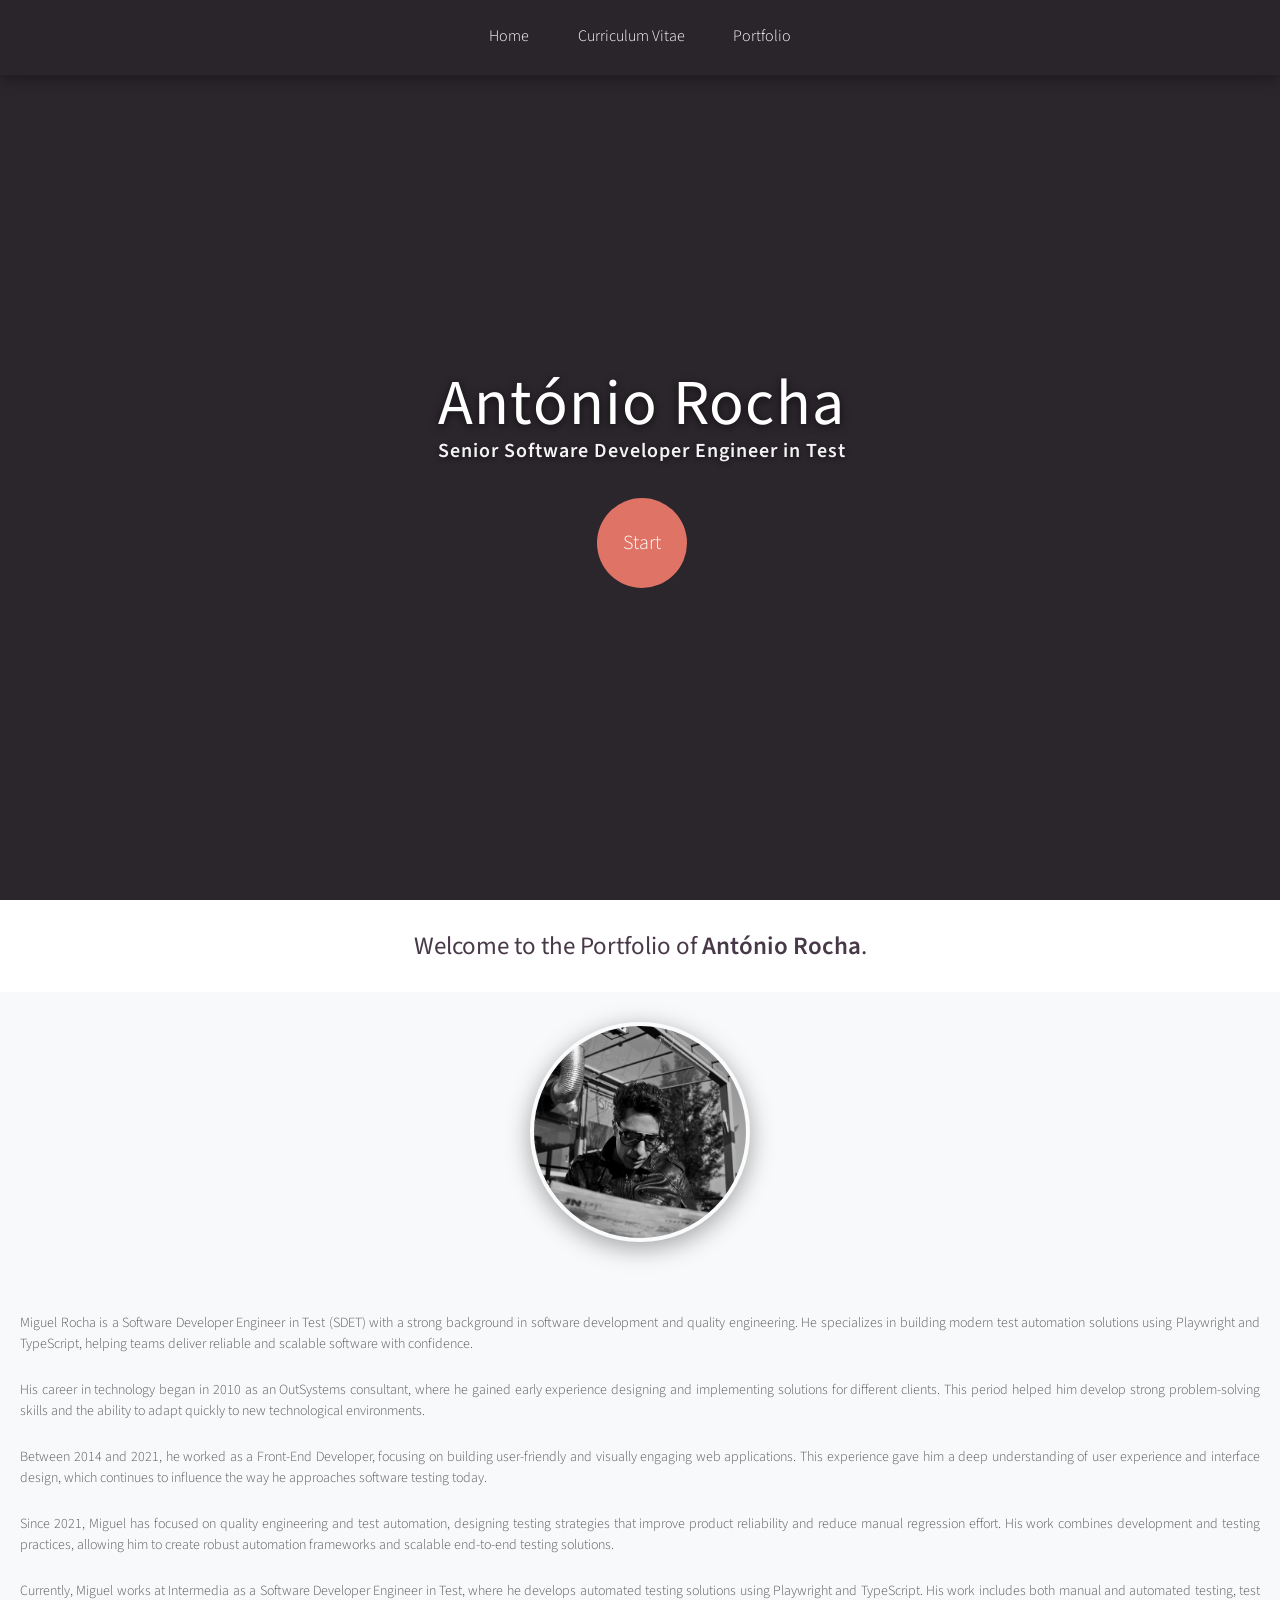
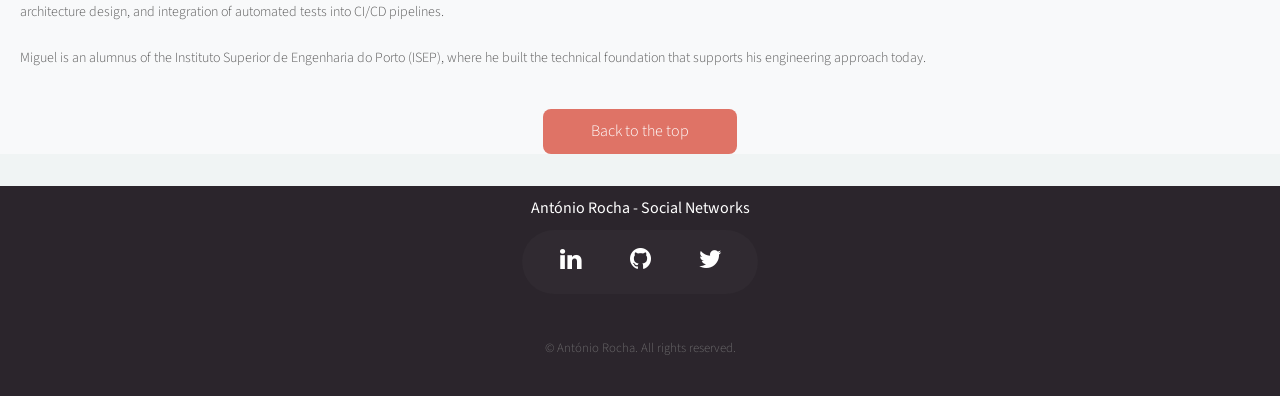
==== index.html @ f930dc64 "first commit" ====
<!DOCTYPE HTML>
<html lang="pt">
	<head>
		<title>António Rocha - Software Developer Engineer in Test</title>
		<meta charset="utf-8" />
		<meta name="viewport" content="width=device-width, initial-scale=1" />
		<!--[if lte IE 8]><script src="assets/js/ie/html5shiv.js"></script><![endif]-->
		<link rel="stylesheet" href="assets/css/main.css" />
		<!--[if lte IE 8]><link rel="stylesheet" href="assets/css/ie8.css" /><![endif]-->
	</head>
	<body class="homepage">
		<div id="page-wrapper">

			<!-- Header -->
				<div id="header">

					<!-- Inner -->
						<div class="inner">
							<header>

								<h1 class="hero-title"><a href="index.html" id="logo">António Rocha</a></h1>

								<p class="hero-subtitle">Senior Software Developer Engineer in Test</p>

							</header>
							<footer>
								<a href="#banner" class="button circled scrolly">Start</a>
							</footer>
						</div>

					<!-- Nav -->
						<nav id="nav">
							<ul>
								<li><a href="index.html">Home</a></li>
								<li><a href="cv.html">Curriculum Vitae</a></li>
								<li><a href="portfolio.html">Portfolio</a></li>
							</ul>
						</nav>
				</div>

			<!-- Banner -->
				<section id="banner">
					<header>
						<h2>Welcome to the Portfolio of <strong>António Rocha</strong>.</h2>
					</header>
				</section>

			<!-- Main -->
				<div class="wrapper style2">

					<article id="main" class="container special">
						<div class="profile-image-wrapper">
							<a href="#" class="image featured"><img class="img-miguel" src="images/Miguel.jpg" alt="António Rocha" /></a>
						</div>
						<header>
						</header>
						<p>
						Miguel Rocha is a Software Developer Engineer in Test (SDET) with a strong background in software development and quality engineering. He specializes in building modern test automation solutions using Playwright and TypeScript, helping teams deliver reliable and scalable software with confidence.</p>

<p>His career in technology began in 2010 as an OutSystems consultant, where he gained early experience designing and implementing solutions for different clients. This period helped him develop strong problem-solving skills and the ability to adapt quickly to new technological environments.</p>

<p>Between 2014 and 2021, he worked as a Front-End Developer, focusing on building user-friendly and visually engaging web applications. This experience gave him a deep understanding of user experience and interface design, which continues to influence the way he approaches software testing today.</p>

<p>Since 2021, Miguel has focused on quality engineering and test automation, designing testing strategies that improve product reliability and reduce manual regression effort. His work combines development and testing practices, allowing him to create robust automation frameworks and scalable end-to-end testing solutions.</p>

<p>Currently, Miguel works at Intermedia as a Software Developer Engineer in Test, where he develops automated testing solutions using Playwright and TypeScript. His work includes both manual and automated testing, test architecture design, and integration of automated tests into CI/CD pipelines.

<p>Miguel is an alumnus of the Instituto Superior de Engenharia do Porto (ISEP), where he built the technical foundation that supports his engineering approach today.

</p>
						<footer>
							<a href="#" class="button">Back to the top</a>
						</footer>
					</article>
				</div>

			<!-- Footer -->
				<div id="footer">
					<div class="container">
						<div class="row">

							<div class="12u">

								<!-- Contact -->
									<section class="contact">
										<header>
											<h3>António Rocha - Social Networks</h3>
										</header>
										<ul class="icons">
											<li><a href="https://pt.linkedin.com/in/antoniorocha" class="icon fa-linkedin" target="_blank"><span class="label">LinkedIn</span></a></li>
											<li><a href="https://github.com/amsrocha2020" class="icon fa-github" target="_blank"><span class="label">GitHub</span></a></li>
											<li><a href="https://twitter.com/MiguelsRocha" class="icon fa-twitter" target="_blank"><span class="label">Twitter</span></a></li>
										</ul>
									</section>

								<!-- Copyright -->
									<div class="copyright">
										<ul class="menu">
											<li>&copy; António Rocha. All rights reserved.</li>
										</ul>
									</div>

							</div>

						</div>
					</div>
				</div>

		</div>

		<!-- Scripts -->
			<script src="assets/js/jquery.min.js"></script>
			<script src="assets/js/jquery.dropotron.min.js"></script>
			<script src="assets/js/jquery.scrolly.min.js"></script>
			<script src="assets/js/jquery.onvisible.min.js"></script>
			<script src="assets/js/skel.min.js"></script>
			<script src="assets/js/util.js"></script>
			<!--[if lte IE 8]><script src="assets/js/ie/respond.min.js"></script><![endif]-->
			<script src="assets/js/main.js"></script>

	</body>
</html>
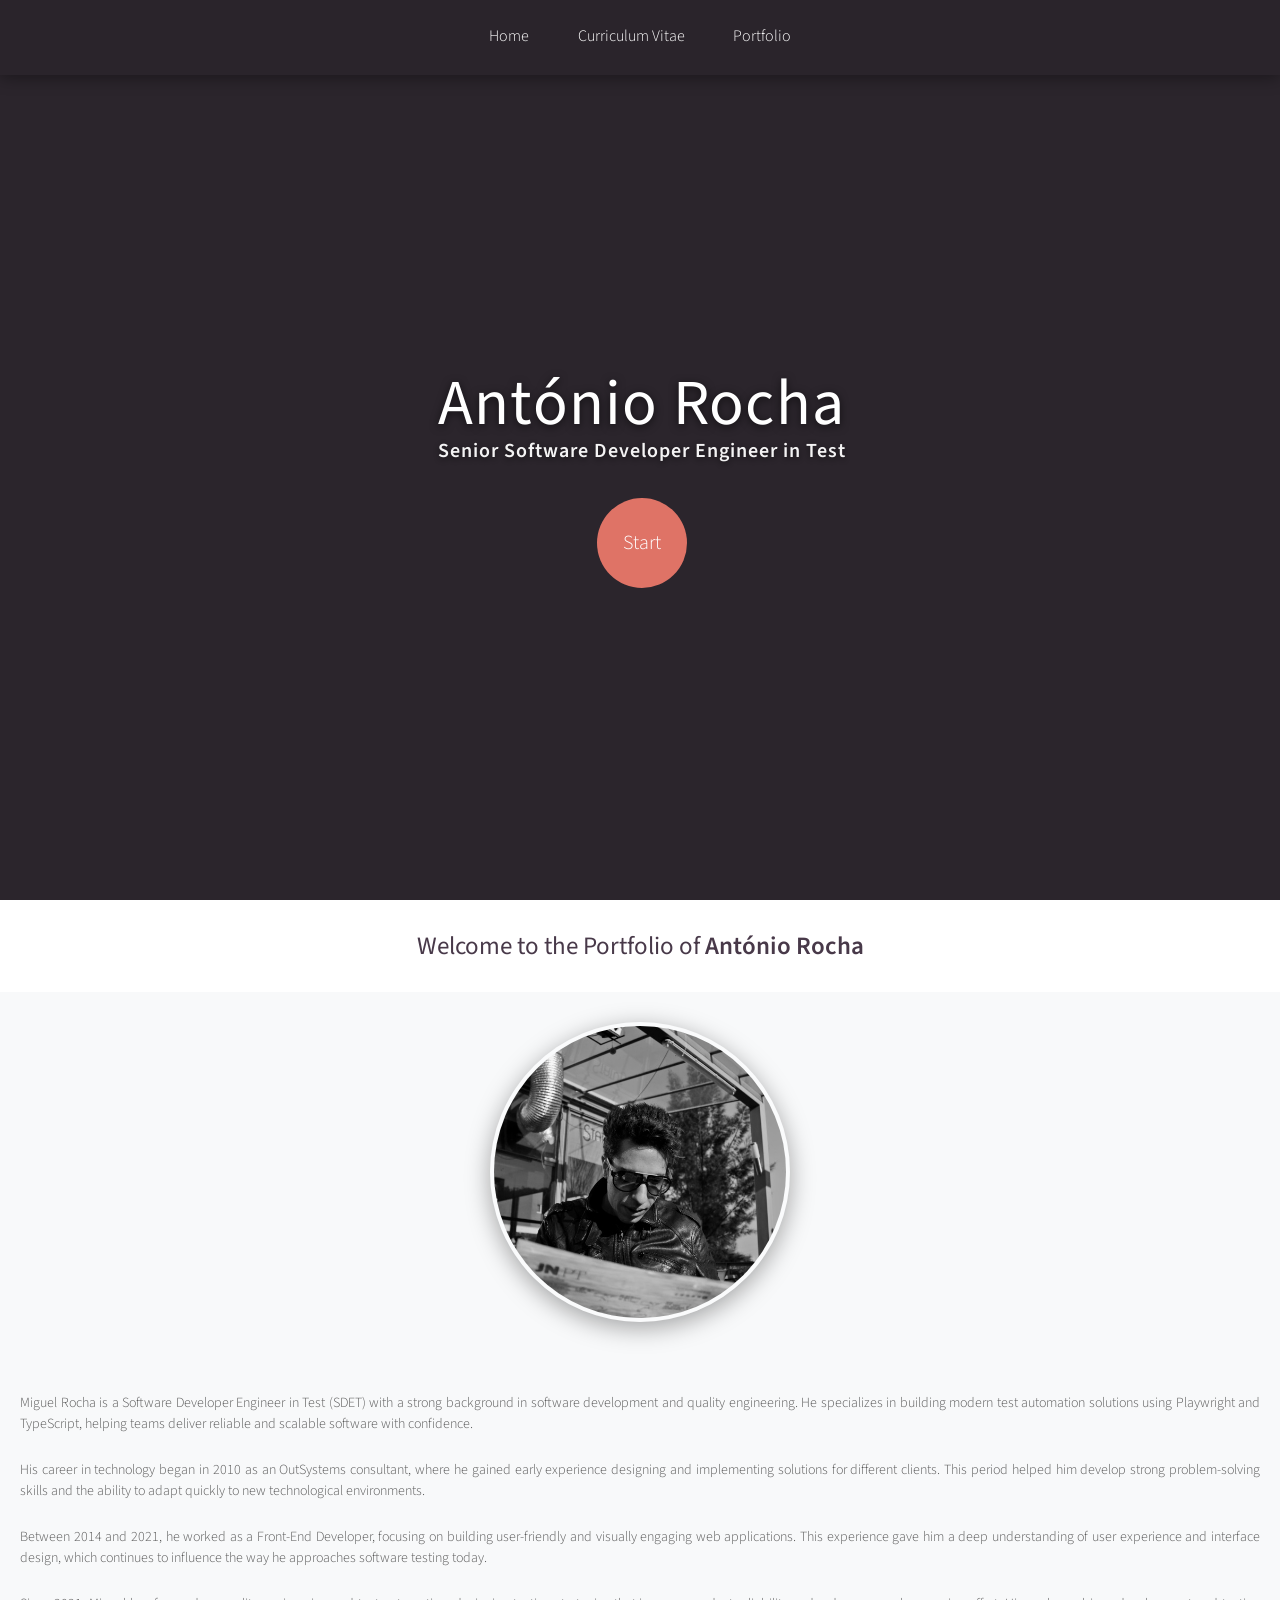
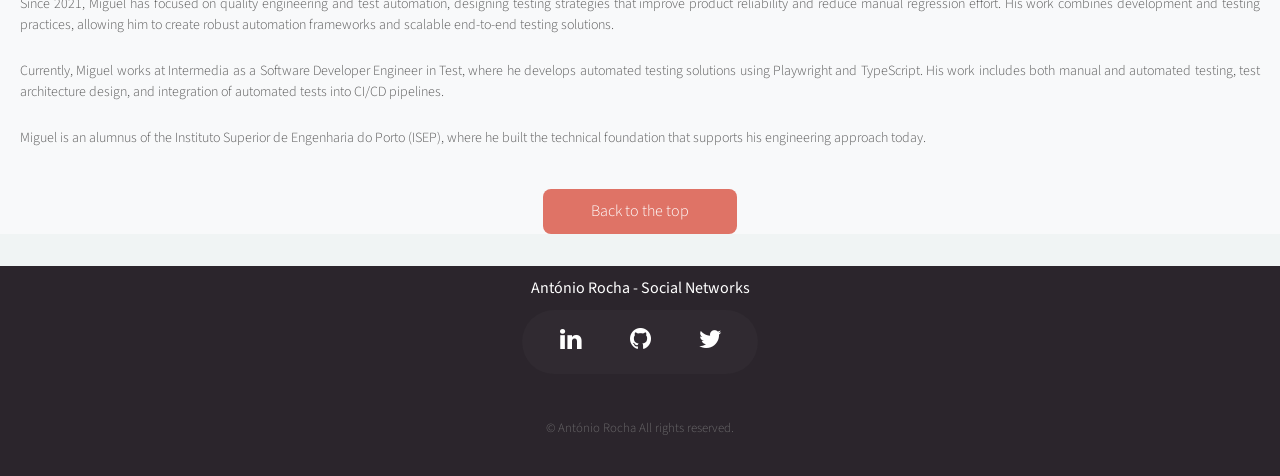
==== commit bf90dd34: "improve website" ====
--- a/index.html
+++ b/index.html
@@ -41,7 +41,7 @@
 			<!-- Banner -->
 				<section id="banner">
 					<header>
-						<h2>Welcome to the Portfolio of <strong>António Rocha</strong>.</h2>
+						<h2>Welcome to the Portfolio of <strong>António Rocha</strong></h2>
 					</header>
 				</section>
 
@@ -96,7 +96,7 @@
 								<!-- Copyright -->
 									<div class="copyright">
 										<ul class="menu">
-											<li>&copy; António Rocha. All rights reserved.</li>
+											<li>&copy; António Rocha All rights reserved.</li>
 										</ul>
 									</div>
 
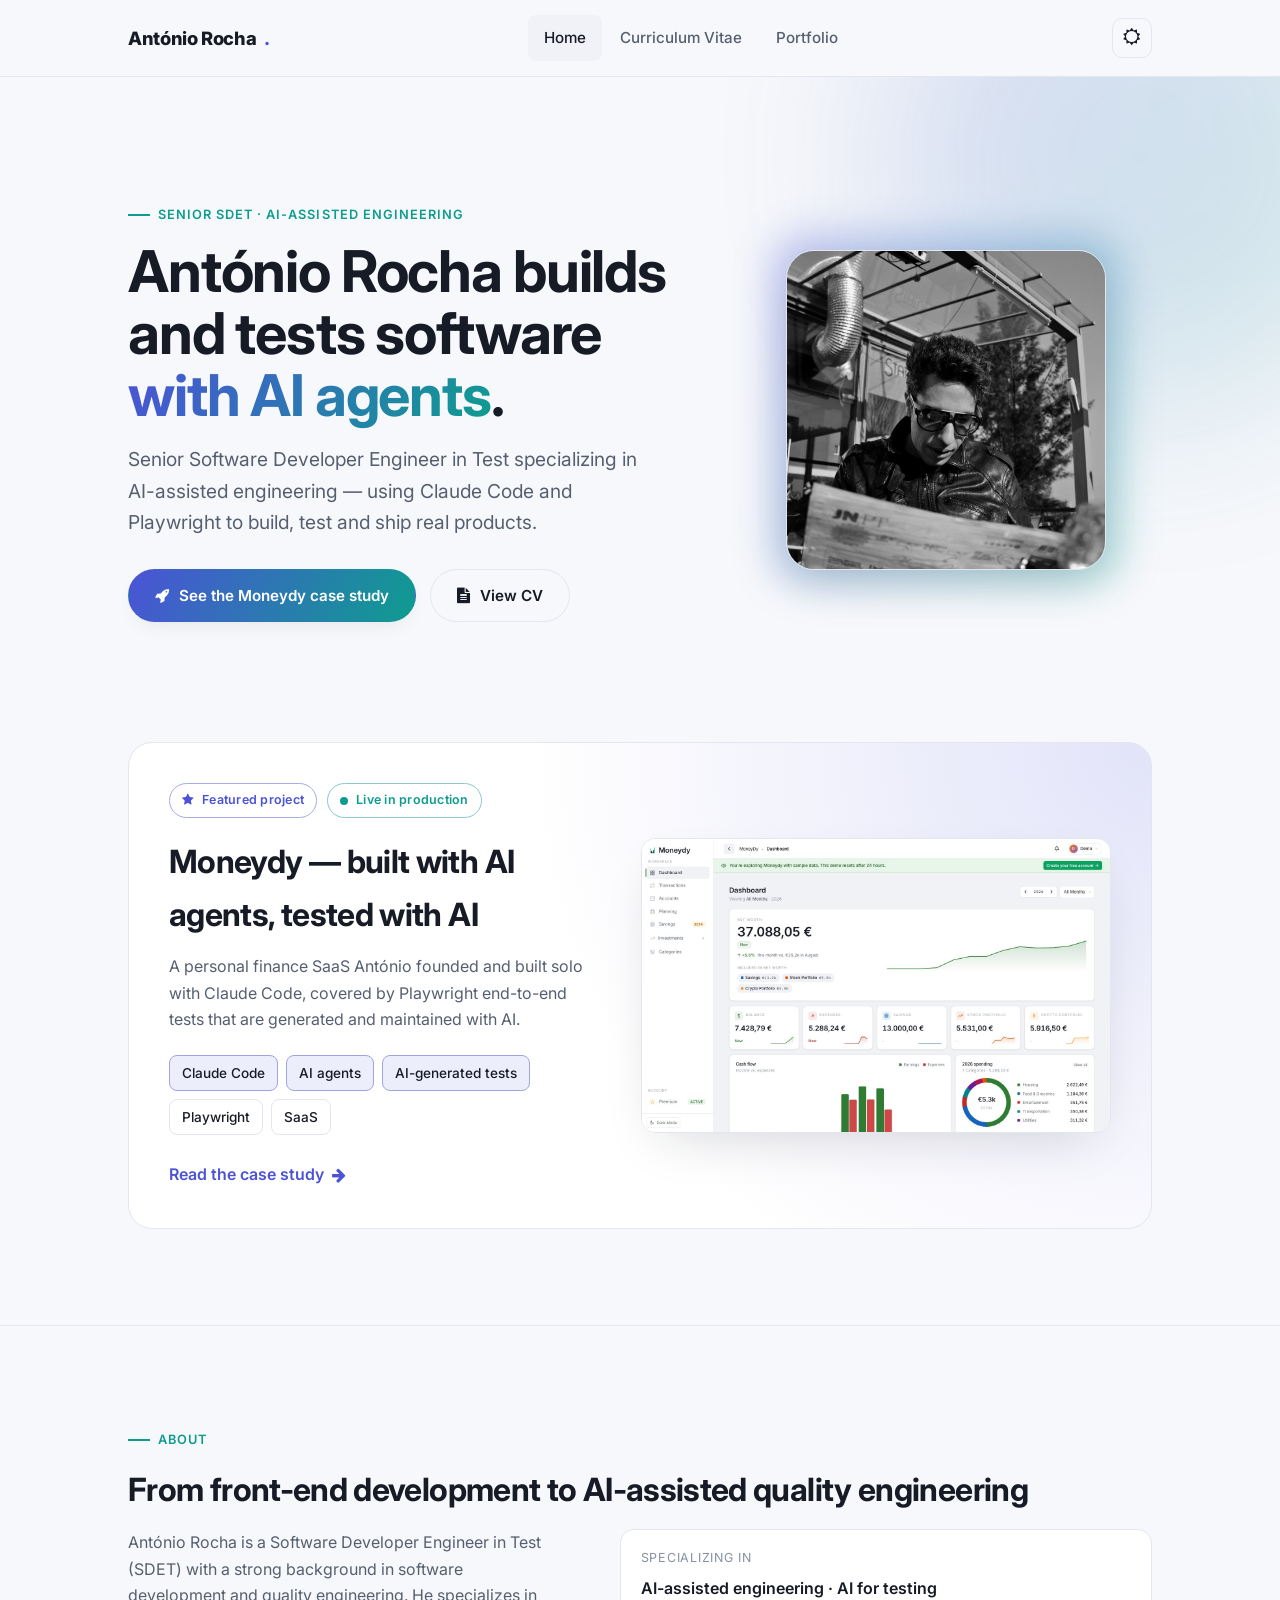
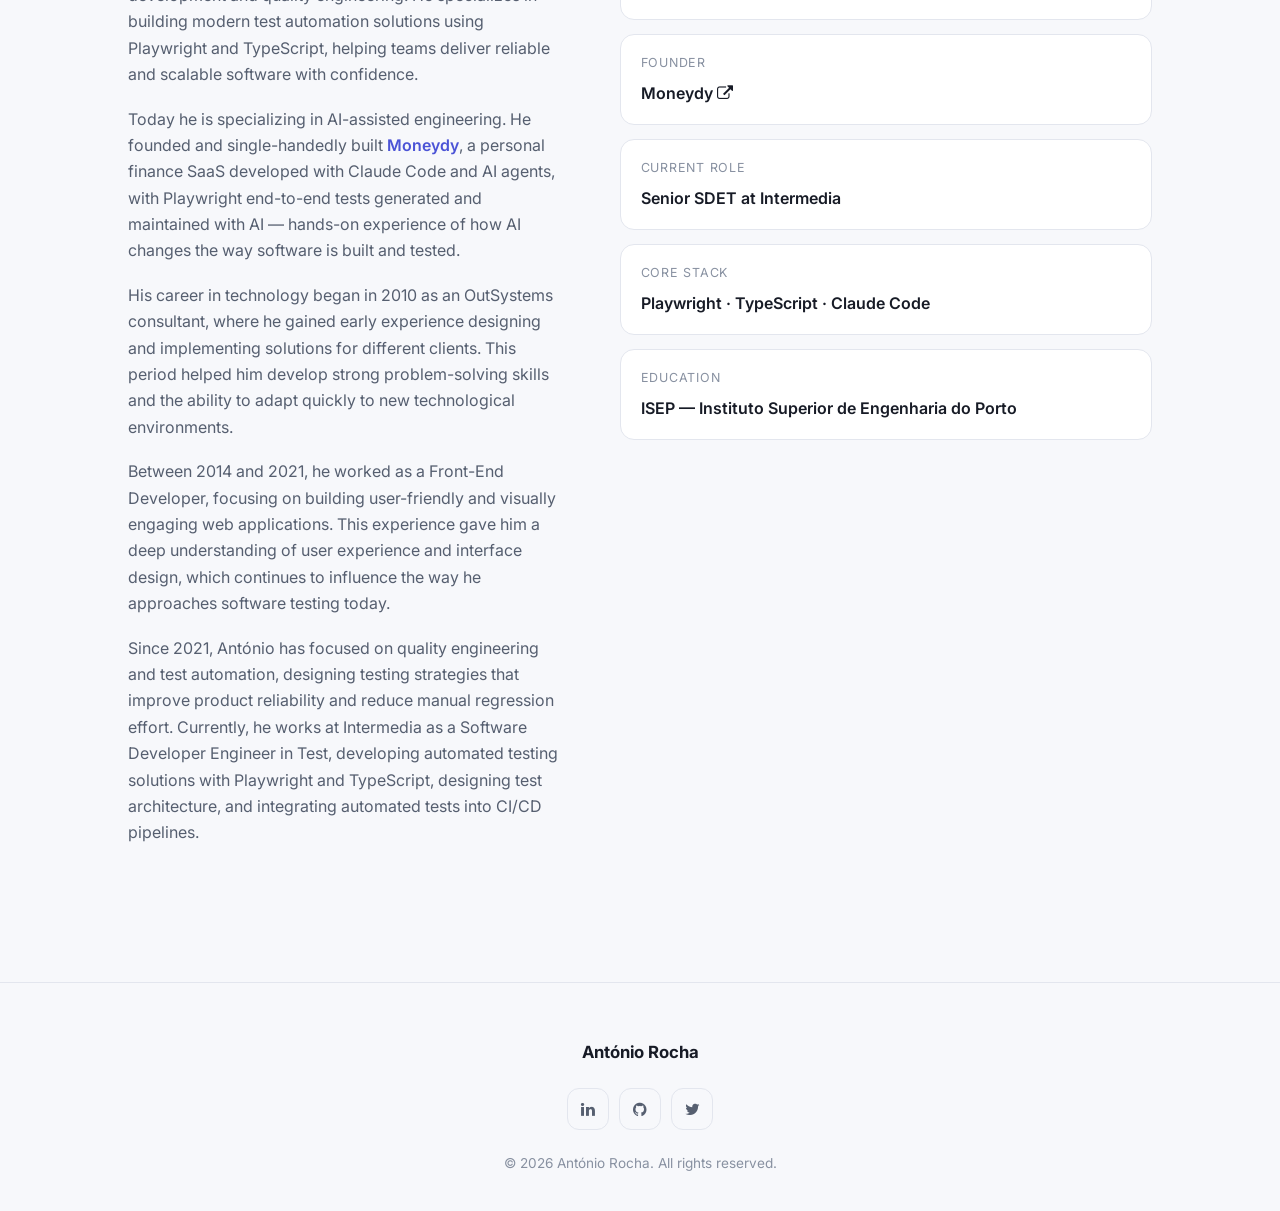
==== commit 565a619e: "New Website" ====
--- a/index.html
+++ b/index.html
@@ -1,122 +1,142 @@
-<!DOCTYPE HTML>
-<html lang="pt">
-	<head>
-		<title>António Rocha - Software Developer Engineer in Test</title>
-		<meta charset="utf-8" />
-		<meta name="viewport" content="width=device-width, initial-scale=1" />
-		<!--[if lte IE 8]><script src="assets/js/ie/html5shiv.js"></script><![endif]-->
-		<link rel="stylesheet" href="assets/css/main.css" />
-		<!--[if lte IE 8]><link rel="stylesheet" href="assets/css/ie8.css" /><![endif]-->
-	</head>
-	<body class="homepage">
-		<div id="page-wrapper">
+<!DOCTYPE html>
+<html lang="en">
+<head>
+	<title>António Rocha — Senior SDET · AI-assisted engineering</title>
+	<meta charset="utf-8" />
+	<meta name="viewport" content="width=device-width, initial-scale=1" />
+	<meta name="description" content="António Rocha is a Senior Software Developer Engineer in Test specializing in AI-assisted engineering — building and testing software with Claude Code, AI agents and Playwright. Founder of Moneydy." />
+	<link rel="canonical" href="https://antoniorocha.pt/" />
+	<link rel="preconnect" href="https://fonts.googleapis.com" />
+	<link rel="preconnect" href="https://fonts.gstatic.com" crossorigin />
+	<link href="https://fonts.googleapis.com/css2?family=Inter:wght@400;500;600;700;800&display=swap" rel="stylesheet" />
+	<link rel="stylesheet" href="assets/css/font-awesome.min.css" />
+	<link rel="stylesheet" href="assets/css/main.css" />
+</head>
+<body>
 
-			<!-- Header -->
-				<div id="header">
+	<div id="site-header">
+		<div class="nav-inner">
+			<a href="index.html" class="brand">António Rocha<span class="dot">.</span></a>
 
-					<!-- Inner -->
-						<div class="inner">
-							<header>
+			<nav id="nav">
+				<ul>
+					<li><a href="index.html">Home</a></li>
+					<li><a href="cv.html">Curriculum Vitae</a></li>
+					<li><a href="portfolio.html">Portfolio</a></li>
+				</ul>
+			</nav>
 
-								<h1 class="hero-title"><a href="index.html" id="logo">António Rocha</a></h1>
+			<div class="nav-tools">
+				<button id="theme-toggle" class="icon-btn" aria-label="Toggle dark / light theme">
+					<i class="fa fa-moon-o" aria-hidden="true"></i>
+					<i class="fa fa-sun-o" aria-hidden="true"></i>
+				</button>
+				<button id="nav-toggle" class="icon-btn" aria-label="Toggle navigation menu" aria-expanded="false">
+					<i class="fa fa-bars" aria-hidden="true"></i>
+				</button>
+			</div>
+		</div>
+	</div>
 
-								<p class="hero-subtitle">Senior Software Developer Engineer in Test</p>
+	<section id="hero">
+		<div class="container hero-grid">
+			<div>
+				<p class="eyebrow">Senior SDET · AI-assisted engineering</p>
+				<h1 class="hero-name">António Rocha builds and tests software <span class="highlight">with AI agents</span>.</h1>
+				<p class="hero-role">Senior Software Developer Engineer in Test specializing in AI-assisted engineering — using Claude Code and Playwright to build, test and ship real products.</p>
+				<div class="hero-actions">
+					<a href="portfolio.html#moneydy" class="btn btn-primary"><i class="fa fa-rocket" aria-hidden="true"></i> See the Moneydy case study</a>
+					<a href="cv.html" class="btn btn-ghost"><i class="fa fa-file-text" aria-hidden="true"></i> View CV</a>
+				</div>
+			</div>
+			<div class="hero-portrait">
+				<div class="ring"></div>
+				<div class="frame">
+					<img src="images/Miguel.jpg" alt="Portrait of António Rocha" />
+				</div>
+			</div>
+		</div>
+	</section>
 
-							</header>
-							<footer>
-								<a href="#banner" class="button circled scrolly">Start</a>
-							</footer>
-						</div>
+	<section id="featured">
+		<div class="container">
+			<a href="portfolio.html#moneydy" class="featured-card reveal">
+				<div>
+					<div class="badges">
+						<span class="badge badge-accent"><i class="fa fa-star" aria-hidden="true"></i> Featured project</span>
+						<span class="badge badge-live"><span class="pulse"></span> Live in production</span>
+					</div>
+					<h2 class="section-title">Moneydy — built with AI agents, tested with AI</h2>
+					<p class="desc">A personal finance SaaS António founded and built solo with Claude Code, covered by Playwright end-to-end tests that are generated and maintained with AI.</p>
+					<ul class="tags">
+						<li class="ai">Claude Code</li>
+						<li class="ai">AI agents</li>
+						<li class="ai">AI-generated tests</li>
+						<li>Playwright</li>
+						<li>SaaS</li>
+					</ul>
+					<span class="link-arrow">Read the case study <i class="fa fa-arrow-right" aria-hidden="true"></i></span>
+				</div>
+				<div class="featured-media">
+					<img src="images/moneydy2.jpg" alt="Moneydy dashboard showing spending, budgets and net worth" loading="lazy" />
+				</div>
+			</a>
+		</div>
+	</section>
 
-					<!-- Nav -->
-						<nav id="nav">
-							<ul>
-								<li><a href="index.html">Home</a></li>
-								<li><a href="cv.html">Curriculum Vitae</a></li>
-								<li><a href="portfolio.html">Portfolio</a></li>
-							</ul>
-						</nav>
+	<section id="about">
+		<div class="container">
+			<p class="eyebrow reveal">About</p>
+			<h2 class="section-title reveal">From front-end development to AI-assisted quality engineering</h2>
+
+			<div class="bio-grid">
+				<div class="bio-text reveal">
+					<p>António Rocha is a Software Developer Engineer in Test (SDET) with a strong background in software development and quality engineering. He specializes in building modern test automation solutions using Playwright and TypeScript, helping teams deliver reliable and scalable software with confidence.</p>
+					<p>Today he is specializing in AI-assisted engineering. He founded and single-handedly built <a href="portfolio.html#moneydy" class="link-arrow">Moneydy</a>, a personal finance SaaS developed with Claude Code and AI agents, with Playwright end-to-end tests generated and maintained with AI — hands-on experience of how AI changes the way software is built and tested.</p>
+					<p>His career in technology began in 2010 as an OutSystems consultant, where he gained early experience designing and implementing solutions for different clients. This period helped him develop strong problem-solving skills and the ability to adapt quickly to new technological environments.</p>
+					<p>Between 2014 and 2021, he worked as a Front-End Developer, focusing on building user-friendly and visually engaging web applications. This experience gave him a deep understanding of user experience and interface design, which continues to influence the way he approaches software testing today.</p>
+					<p>Since 2021, António has focused on quality engineering and test automation, designing testing strategies that improve product reliability and reduce manual regression effort. Currently, he works at Intermedia as a Software Developer Engineer in Test, developing automated testing solutions with Playwright and TypeScript, designing test architecture, and integrating automated tests into CI/CD pipelines.</p>
 				</div>
 
-			<!-- Banner -->
-				<section id="banner">
-					<header>
-						<h2>Welcome to the Portfolio of <strong>António Rocha</strong></h2>
-					</header>
-				</section>
+				<dl class="fact-list reveal">
+					<div class="fact">
+						<dt>Specializing in</dt>
+						<dd>AI-assisted engineering · AI for testing</dd>
+					</div>
+					<div class="fact">
+						<dt>Founder</dt>
+						<dd><a href="https://moneydy.com" target="_blank" rel="noopener">Moneydy <i class="fa fa-external-link" aria-hidden="true"></i></a></dd>
+					</div>
+					<div class="fact">
+						<dt>Current role</dt>
+						<dd>Senior SDET at Intermedia</dd>
+					</div>
+					<div class="fact">
+						<dt>Core stack</dt>
+						<dd>Playwright · TypeScript · Claude Code</dd>
+					</div>
+					<div class="fact">
+						<dt>Education</dt>
+						<dd>ISEP — Instituto Superior de Engenharia do Porto</dd>
+					</div>
+				</dl>
+			</div>
+		</div>
+	</section>
 
-			<!-- Main -->
-				<div class="wrapper style2">
+	<div id="site-footer">
+		<div class="container footer-inner">
+			<div class="footer-brand">António Rocha</div>
+			<ul class="footer-social">
+				<li><a href="https://pt.linkedin.com/in/antoniorocha" target="_blank" rel="noopener" aria-label="LinkedIn"><i class="fa fa-linkedin" aria-hidden="true"></i></a></li>
+				<li><a href="https://github.com/amsrocha2020" target="_blank" rel="noopener" aria-label="GitHub"><i class="fa fa-github" aria-hidden="true"></i></a></li>
+				<li><a href="https://twitter.com/MiguelsRocha" target="_blank" rel="noopener" aria-label="Twitter"><i class="fa fa-twitter" aria-hidden="true"></i></a></li>
+			</ul>
+			<p class="footer-copy">&copy; <span id="year"></span> António Rocha. All rights reserved.</p>
+		</div>
+	</div>
 
-					<article id="main" class="container special">
-						<div class="profile-image-wrapper">
-							<a href="#" class="image featured"><img class="img-miguel" src="images/Miguel.jpg" alt="António Rocha" /></a>
-						</div>
-						<header>
-						</header>
-						<p>
-						Miguel Rocha is a Software Developer Engineer in Test (SDET) with a strong background in software development and quality engineering. He specializes in building modern test automation solutions using Playwright and TypeScript, helping teams deliver reliable and scalable software with confidence.</p>
-
-<p>His career in technology began in 2010 as an OutSystems consultant, where he gained early experience designing and implementing solutions for different clients. This period helped him develop strong problem-solving skills and the ability to adapt quickly to new technological environments.</p>
-
-<p>Between 2014 and 2021, he worked as a Front-End Developer, focusing on building user-friendly and visually engaging web applications. This experience gave him a deep understanding of user experience and interface design, which continues to influence the way he approaches software testing today.</p>
-
-<p>Since 2021, Miguel has focused on quality engineering and test automation, designing testing strategies that improve product reliability and reduce manual regression effort. His work combines development and testing practices, allowing him to create robust automation frameworks and scalable end-to-end testing solutions.</p>
-
-<p>Currently, Miguel works at Intermedia as a Software Developer Engineer in Test, where he develops automated testing solutions using Playwright and TypeScript. His work includes both manual and automated testing, test architecture design, and integration of automated tests into CI/CD pipelines.
-
-<p>Miguel is an alumnus of the Instituto Superior de Engenharia do Porto (ISEP), where he built the technical foundation that supports his engineering approach today.
-
-</p>
-						<footer>
-							<a href="#" class="button">Back to the top</a>
-						</footer>
-					</article>
-				</div>
-
-			<!-- Footer -->
-				<div id="footer">
-					<div class="container">
-						<div class="row">
-
-							<div class="12u">
-
-								<!-- Contact -->
-									<section class="contact">
-										<header>
-											<h3>António Rocha - Social Networks</h3>
-										</header>
-										<ul class="icons">
-											<li><a href="https://pt.linkedin.com/in/antoniorocha" class="icon fa-linkedin" target="_blank"><span class="label">LinkedIn</span></a></li>
-											<li><a href="https://github.com/amsrocha2020" class="icon fa-github" target="_blank"><span class="label">GitHub</span></a></li>
-											<li><a href="https://twitter.com/MiguelsRocha" class="icon fa-twitter" target="_blank"><span class="label">Twitter</span></a></li>
-										</ul>
-									</section>
-
-								<!-- Copyright -->
-									<div class="copyright">
-										<ul class="menu">
-											<li>&copy; António Rocha All rights reserved.</li>
-										</ul>
-									</div>
-
-							</div>
-
-						</div>
-					</div>
-				</div>
-
-		</div>
-
-		<!-- Scripts -->
-			<script src="assets/js/jquery.min.js"></script>
-			<script src="assets/js/jquery.dropotron.min.js"></script>
-			<script src="assets/js/jquery.scrolly.min.js"></script>
-			<script src="assets/js/jquery.onvisible.min.js"></script>
-			<script src="assets/js/skel.min.js"></script>
-			<script src="assets/js/util.js"></script>
-			<!--[if lte IE 8]><script src="assets/js/ie/respond.min.js"></script><![endif]-->
-			<script src="assets/js/main.js"></script>
-
-	</body>
+	<script src="assets/js/main.js"></script>
+	<script>document.getElementById('year').textContent = new Date().getFullYear();</script>
+</body>
 </html>
--- a/assets/css/main.css
+++ b/assets/css/main.css
@@ -0,0 +1,701 @@
+/*
+	António Rocha — portfolio site
+	Hand-authored CSS (no build step). Custom properties drive theming;
+	dark is the default, light is opt-in via [data-theme="light"] or
+	prefers-color-scheme when no explicit choice has been saved.
+*/
+
+/* ---------- Reset ---------- */
+*, *::before, *::after { box-sizing: border-box; }
+html { -webkit-text-size-adjust: 100%; scroll-behavior: smooth; }
+@media (prefers-reduced-motion: reduce) {
+	html { scroll-behavior: auto; }
+	*, *::before, *::after { animation-duration: 0.01ms !important; animation-iteration-count: 1 !important; transition-duration: 0.01ms !important; }
+}
+body { margin: 0; }
+img { max-width: 100%; display: block; }
+ul { margin: 0; padding: 0; list-style: none; }
+a { color: inherit; text-decoration: none; }
+button { font: inherit; color: inherit; background: none; border: 0; cursor: pointer; }
+h1, h2, h3, h4, p, dl, dd { margin: 0; }
+
+/* ---------- Theme tokens ---------- */
+:root {
+	--bg: #0b0e14;
+	--bg-elevated: #10141d;
+	--surface: #151a24;
+	--surface-hover: #1b2230;
+	--border: #232a38;
+	--text: #e7ecf3;
+	--text-muted: #9aa5b6;
+	--text-faint: #6b7686;
+	--accent: #6f7bf7;
+	--accent-2: #34d6c8;
+	--accent-text: #ffffff;
+	--shadow: 0 20px 50px -20px rgba(0, 0, 0, 0.6);
+	--shadow-sm: 0 8px 24px -12px rgba(0, 0, 0, 0.5);
+	--ring: rgba(111, 123, 247, 0.45);
+	--gradient: linear-gradient(120deg, #6f7bf7 0%, #34d6c8 100%);
+	color-scheme: dark;
+}
+
+:root[data-theme="light"] {
+	--bg: #f7f8fb;
+	--bg-elevated: #ffffff;
+	--surface: #ffffff;
+	--surface-hover: #f0f2f8;
+	--border: #e3e6ee;
+	--text: #171b26;
+	--text-muted: #565f70;
+	--text-faint: #8891a1;
+	--accent: #4b53d6;
+	--accent-2: #0e9c8f;
+	--accent-text: #ffffff;
+	--shadow: 0 20px 50px -20px rgba(23, 27, 38, 0.18);
+	--shadow-sm: 0 8px 24px -12px rgba(23, 27, 38, 0.14);
+	--ring: rgba(75, 83, 214, 0.35);
+	--gradient: linear-gradient(120deg, #4b53d6 0%, #0e9c8f 100%);
+	color-scheme: light;
+}
+
+@media (prefers-color-scheme: light) {
+	:root:not([data-theme="dark"]) {
+		--bg: #f7f8fb;
+		--bg-elevated: #ffffff;
+		--surface: #ffffff;
+		--surface-hover: #f0f2f8;
+		--border: #e3e6ee;
+		--text: #171b26;
+		--text-muted: #565f70;
+		--text-faint: #8891a1;
+		--accent: #4b53d6;
+		--accent-2: #0e9c8f;
+		--accent-text: #ffffff;
+		--shadow: 0 20px 50px -20px rgba(23, 27, 38, 0.18);
+		--shadow-sm: 0 8px 24px -12px rgba(23, 27, 38, 0.14);
+		--ring: rgba(75, 83, 214, 0.35);
+		--gradient: linear-gradient(120deg, #4b53d6 0%, #0e9c8f 100%);
+		color-scheme: light;
+	}
+}
+
+/* ---------- Base ---------- */
+body {
+	font-family: 'Inter', -apple-system, BlinkMacSystemFont, 'Segoe UI', Roboto, sans-serif;
+	background: var(--bg);
+	color: var(--text);
+	line-height: 1.65;
+	font-size: 16px;
+	transition: background-color 0.25s ease, color 0.25s ease;
+}
+
+.container {
+	max-width: 1080px;
+	margin: 0 auto;
+	padding: 0 28px;
+}
+
+section { padding: 96px 0; }
+
+h1, h2, h3, h4 { font-weight: 700; letter-spacing: -0.02em; }
+h2.section-title { font-size: 2rem; margin-bottom: 12px; }
+p.section-lead { color: var(--text-muted); font-size: 1.05rem; max-width: 640px; margin-bottom: 48px; }
+
+.eyebrow {
+	display: inline-flex;
+	align-items: center;
+	gap: 8px;
+	font-size: 0.8rem;
+	font-weight: 600;
+	letter-spacing: 0.08em;
+	text-transform: uppercase;
+	color: var(--accent-2);
+	margin-bottom: 14px;
+}
+.eyebrow::before {
+	content: '';
+	width: 22px;
+	height: 2px;
+	background: var(--accent-2);
+	display: inline-block;
+}
+
+/* ---------- Buttons ---------- */
+.btn {
+	display: inline-flex;
+	align-items: center;
+	gap: 10px;
+	padding: 13px 26px;
+	border-radius: 999px;
+	font-weight: 600;
+	font-size: 0.95rem;
+	border: 1px solid var(--border);
+	transition: transform 0.2s ease, box-shadow 0.2s ease, border-color 0.2s ease, background-color 0.2s ease;
+}
+.btn:hover { transform: translateY(-2px); }
+.btn:focus-visible { outline: 2px solid var(--accent); outline-offset: 3px; }
+.btn-primary {
+	background: var(--gradient);
+	color: var(--accent-text);
+	border-color: transparent;
+	box-shadow: var(--shadow-sm);
+}
+.btn-primary:hover { box-shadow: var(--shadow); }
+.btn-ghost {
+	background: transparent;
+	color: var(--text);
+}
+.btn-ghost:hover { background: var(--surface-hover); border-color: var(--accent); }
+
+/* ---------- Header / Nav ---------- */
+#site-header {
+	position: sticky;
+	top: 0;
+	z-index: 100;
+	background: color-mix(in srgb, var(--bg) 97%, transparent);
+	border-bottom: 1px solid var(--border);
+}
+.nav-inner {
+	max-width: 1080px;
+	margin: 0 auto;
+	padding: 0 28px;
+	height: 76px;
+	display: flex;
+	align-items: center;
+	justify-content: space-between;
+}
+.brand {
+	font-weight: 800;
+	font-size: 1.15rem;
+	letter-spacing: -0.02em;
+	display: flex;
+	align-items: baseline;
+	gap: 8px;
+}
+.brand .dot { color: var(--accent); }
+
+#nav {
+	display: flex;
+	align-items: center;
+	gap: 6px;
+}
+#nav ul { display: flex; gap: 2px; }
+#nav a {
+	display: block;
+	padding: 10px 16px;
+	border-radius: 8px;
+	font-weight: 500;
+	font-size: 0.95rem;
+	color: var(--text-muted);
+	transition: color 0.2s ease, background-color 0.2s ease;
+}
+#nav a:hover, #nav a.active { color: var(--text); background: var(--surface-hover); }
+
+.nav-tools { display: flex; align-items: center; gap: 6px; }
+
+.icon-btn {
+	width: 40px;
+	height: 40px;
+	display: inline-flex;
+	align-items: center;
+	justify-content: center;
+	border-radius: 10px;
+	color: var(--text-muted);
+	border: 1px solid transparent;
+	transition: color 0.2s ease, background-color 0.2s ease, border-color 0.2s ease;
+}
+.icon-btn:hover { color: var(--text); background: var(--surface-hover); border-color: var(--border); }
+
+#theme-toggle { color: var(--text); border-color: var(--border); }
+#theme-toggle .fa { font-size: 1.1rem; }
+#theme-toggle .fa-sun-o { display: none; }
+:root[data-theme="light"] #theme-toggle .fa-sun-o { display: inline-block; }
+:root[data-theme="light"] #theme-toggle .fa-moon-o { display: none; }
+@media (prefers-color-scheme: light) {
+	:root:not([data-theme="dark"]) #theme-toggle .fa-sun-o { display: inline-block; }
+	:root:not([data-theme="dark"]) #theme-toggle .fa-moon-o { display: none; }
+}
+
+#nav-toggle { display: none; }
+
+/* Mobile nav */
+@media (max-width: 780px) {
+	#nav {
+		position: fixed;
+		inset: 76px 0 0 0;
+		background: var(--bg-elevated);
+		flex-direction: column;
+		align-items: stretch;
+		padding: 20px;
+		transform: translateY(-12px);
+		opacity: 0;
+		visibility: hidden;
+		transition: transform 0.25s ease, opacity 0.25s ease, visibility 0.25s;
+		border-top: 1px solid var(--border);
+	}
+	#nav.open { transform: translateY(0); opacity: 1; visibility: visible; }
+	#nav ul { flex-direction: column; gap: 4px; width: 100%; }
+	#nav a { padding: 14px 16px; font-size: 1.05rem; }
+	#nav-toggle { display: inline-flex; }
+}
+
+/* ---------- Hero ---------- */
+#hero {
+	padding: 120px 0 100px;
+	position: relative;
+	overflow: hidden;
+}
+#hero::before {
+	content: '';
+	position: absolute;
+	top: -180px;
+	right: -120px;
+	width: 520px;
+	height: 520px;
+	background: var(--gradient);
+	opacity: 0.18;
+	filter: blur(90px);
+	border-radius: 50%;
+	pointer-events: none;
+}
+.hero-grid {
+	display: grid;
+	grid-template-columns: 1.15fr 0.85fr;
+	gap: 56px;
+	align-items: center;
+	position: relative;
+}
+.hero-name { font-size: clamp(2.4rem, 5vw, 3.6rem); line-height: 1.08; margin-bottom: 18px; }
+.hero-name .highlight {
+	background: var(--gradient);
+	-webkit-background-clip: text;
+	background-clip: text;
+	color: transparent;
+}
+.hero-role { font-size: 1.2rem; color: var(--text-muted); margin-bottom: 30px; max-width: 520px; }
+.hero-actions { display: flex; gap: 14px; flex-wrap: wrap; }
+
+.hero-portrait {
+	position: relative;
+	justify-self: center;
+	width: 100%;
+	max-width: 320px;
+}
+.hero-portrait .frame {
+	position: relative;
+	border-radius: 28px;
+	overflow: hidden;
+	border: 1px solid var(--border);
+	box-shadow: var(--shadow);
+	aspect-ratio: 1 / 1;
+}
+.hero-portrait img { width: 100%; height: 100%; object-fit: cover; }
+.hero-portrait .ring {
+	position: absolute;
+	inset: -14px;
+	border-radius: 34px;
+	background: var(--gradient);
+	opacity: 0.35;
+	filter: blur(20px);
+	z-index: -1;
+}
+
+@media (max-width: 860px) {
+	.hero-grid { grid-template-columns: 1fr; text-align: center; }
+	.hero-role { margin-left: auto; margin-right: auto; }
+	.hero-actions { justify-content: center; }
+	.hero-portrait { order: -1; max-width: 220px; }
+}
+
+/* ---------- About / bio ---------- */
+#about { border-top: 1px solid var(--border); }
+.bio-grid {
+	display: grid;
+	grid-template-columns: 0.9fr 1.1fr;
+	gap: 56px;
+	align-items: start;
+}
+.bio-text p { color: var(--text-muted); margin-bottom: 18px; }
+.bio-text p:last-child { margin-bottom: 0; }
+
+.fact-list { display: grid; gap: 14px; }
+.fact {
+	background: var(--surface);
+	border: 1px solid var(--border);
+	border-radius: 14px;
+	padding: 18px 20px;
+}
+.fact dt { font-size: 0.78rem; text-transform: uppercase; letter-spacing: 0.06em; color: var(--text-faint); margin-bottom: 6px; }
+.fact dd { margin: 0; font-weight: 600; }
+
+@media (max-width: 860px) {
+	.bio-grid { grid-template-columns: 1fr; }
+}
+
+/* ---------- Reveal-on-scroll ---------- */
+.reveal { opacity: 0; transform: translateY(18px); transition: opacity 0.6s ease, transform 0.6s ease; }
+.reveal.is-visible { opacity: 1; transform: none; }
+
+/* ---------- Footer ---------- */
+#site-footer {
+	border-top: 1px solid var(--border);
+	padding: 56px 0 36px;
+	margin-top: 40px;
+}
+.footer-inner { display: flex; flex-direction: column; align-items: center; gap: 22px; text-align: center; }
+.footer-brand { font-weight: 700; font-size: 1.05rem; }
+.footer-social { display: flex; gap: 10px; }
+.footer-social a {
+	width: 42px;
+	height: 42px;
+	display: inline-flex;
+	align-items: center;
+	justify-content: center;
+	border-radius: 12px;
+	border: 1px solid var(--border);
+	color: var(--text-muted);
+	transition: color 0.2s ease, border-color 0.2s ease, transform 0.2s ease;
+}
+.footer-social a:hover { color: var(--accent); border-color: var(--accent); transform: translateY(-3px); }
+.footer-copy { color: var(--text-faint); font-size: 0.85rem; }
+
+/* ---------- Page header (CV / Portfolio) ---------- */
+.page-header { padding: 70px 0 20px; text-align: center; }
+.page-header h1 { font-size: clamp(2rem, 4vw, 2.8rem); margin-bottom: 12px; }
+.page-header p { color: var(--text-muted); max-width: 520px; margin: 0 auto; }
+
+/* ---------- CV page ---------- */
+#cv-body { padding-top: 40px; }
+.cv-grid { display: grid; grid-template-columns: 320px 1fr; gap: 56px; align-items: start; }
+
+.skills-panel { position: sticky; top: 100px; display: grid; gap: 32px; }
+.skills-group h3 {
+	font-size: 0.78rem;
+	text-transform: uppercase;
+	letter-spacing: 0.08em;
+	color: var(--text-faint);
+	margin-bottom: 14px;
+}
+.skills-list { display: grid; gap: 14px; }
+.skill-row { display: grid; gap: 6px; }
+.skill-row .skill-label { display: flex; justify-content: space-between; font-size: 0.9rem; font-weight: 600; }
+.skill-row .skill-label span:last-child { color: var(--text-faint); font-weight: 500; }
+.skill-bar { height: 6px; border-radius: 999px; background: var(--surface); border: 1px solid var(--border); overflow: hidden; }
+.skill-bar > span { display: block; height: 100%; background: var(--gradient); border-radius: 999px; }
+
+.timeline { position: relative; padding-left: 30px; }
+.timeline::before {
+	content: '';
+	position: absolute;
+	left: 5px;
+	top: 6px;
+	bottom: 6px;
+	width: 2px;
+	background: var(--border);
+}
+.timeline-item { position: relative; padding-bottom: 34px; }
+.timeline-item:last-child { padding-bottom: 0; }
+.timeline-item::before {
+	content: '';
+	position: absolute;
+	left: -30px;
+	top: 5px;
+	width: 12px;
+	height: 12px;
+	border-radius: 50%;
+	background: var(--bg);
+	border: 2px solid var(--accent);
+}
+.timeline-date { font-size: 0.8rem; font-weight: 600; letter-spacing: 0.04em; color: var(--accent-2); text-transform: uppercase; margin-bottom: 6px; }
+.timeline-item h4 { font-size: 1.1rem; margin-bottom: 6px; }
+.timeline-item p { color: var(--text-muted); font-size: 0.95rem; }
+.timeline-item .tech { display: block; margin-top: 8px; font-size: 0.85rem; }
+.timeline-item .tech strong { color: var(--text); }
+
+.section-divider { height: 1px; background: var(--border); margin: 56px 0 40px; }
+
+@media (max-width: 900px) {
+	.cv-grid { grid-template-columns: 1fr; }
+	.skills-panel { position: static; }
+}
+
+.cv-actions { text-align: center; margin-top: 64px; }
+
+/* ---------- Portfolio ---------- */
+.portfolio-grid {
+	display: grid;
+	grid-template-columns: repeat(auto-fit, minmax(300px, 1fr));
+	gap: 28px;
+	padding: 40px 0 90px;
+}
+.project-card {
+	background: var(--surface);
+	border: 1px solid var(--border);
+	border-radius: 18px;
+	overflow: hidden;
+	transition: transform 0.25s ease, box-shadow 0.25s ease, border-color 0.25s ease;
+}
+.project-card:hover { transform: translateY(-6px); box-shadow: var(--shadow); border-color: var(--accent); }
+.project-thumbs { display: grid; grid-template-columns: repeat(3, 1fr); gap: 2px; background: var(--border); }
+.project-thumbs button {
+	display: block;
+	padding: 0;
+	aspect-ratio: 4 / 3;
+	overflow: hidden;
+	cursor: zoom-in;
+}
+.project-thumbs img { width: 100%; height: 100%; object-fit: cover; transition: transform 0.35s ease; }
+.project-thumbs button:hover img { transform: scale(1.08); }
+.project-body { padding: 22px 24px 26px; }
+.project-body h3 { font-size: 1.15rem; margin-bottom: 8px; }
+.project-body p { color: var(--text-muted); font-size: 0.95rem; }
+
+/* Lightbox */
+#lightbox {
+	position: fixed;
+	inset: 0;
+	background: rgba(6, 8, 12, 0.92);
+	display: none;
+	align-items: center;
+	justify-content: center;
+	z-index: 1000;
+	padding: 40px;
+}
+#lightbox.open { display: flex; }
+#lightbox img { max-width: min(90vw, 1000px); max-height: 82vh; border-radius: 10px; box-shadow: 0 30px 80px rgba(0,0,0,0.6); }
+#lightbox .lightbox-caption { color: #e7ecf3; text-align: center; margin-top: 16px; font-size: 0.95rem; }
+#lightbox .lightbox-close,
+#lightbox .lightbox-nav {
+	position: absolute;
+	color: #fff;
+	width: 48px;
+	height: 48px;
+	border-radius: 50%;
+	background: rgba(255,255,255,0.08);
+	display: inline-flex;
+	align-items: center;
+	justify-content: center;
+	transition: background-color 0.2s ease;
+}
+#lightbox .lightbox-close:hover,
+#lightbox .lightbox-nav:hover { background: rgba(255,255,255,0.18); }
+#lightbox .lightbox-close { top: 24px; right: 24px; }
+#lightbox .lightbox-prev { left: 24px; top: 50%; transform: translateY(-50%); }
+#lightbox .lightbox-next { right: 24px; top: 50%; transform: translateY(-50%); }
+@media (max-width: 640px) {
+	#lightbox { padding: 16px; }
+	#lightbox .lightbox-prev, #lightbox .lightbox-next { width: 40px; height: 40px; }
+}
+
+/* ---------- Badges & tags ---------- */
+.badges { display: flex; flex-wrap: wrap; gap: 10px; margin-bottom: 18px; }
+.badge {
+	display: inline-flex;
+	align-items: center;
+	gap: 8px;
+	padding: 6px 12px;
+	border-radius: 999px;
+	font-size: 0.78rem;
+	font-weight: 600;
+	letter-spacing: 0.02em;
+	border: 1px solid var(--border);
+	background: var(--surface);
+	color: var(--text-muted);
+}
+.badge-accent { color: var(--accent); border-color: color-mix(in srgb, var(--accent) 40%, var(--border)); }
+.badge-live { color: var(--accent-2); border-color: color-mix(in srgb, var(--accent-2) 40%, var(--border)); }
+.pulse {
+	width: 8px;
+	height: 8px;
+	border-radius: 50%;
+	background: var(--accent-2);
+	box-shadow: 0 0 0 0 color-mix(in srgb, var(--accent-2) 60%, transparent);
+	animation: pulse 2s infinite;
+}
+@keyframes pulse {
+	0% { box-shadow: 0 0 0 0 color-mix(in srgb, var(--accent-2) 60%, transparent); }
+	70% { box-shadow: 0 0 0 10px transparent; }
+	100% { box-shadow: 0 0 0 0 transparent; }
+}
+
+.tags { display: flex; flex-wrap: wrap; gap: 8px; }
+.tags li {
+	padding: 6px 12px;
+	border-radius: 8px;
+	font-size: 0.85rem;
+	font-weight: 500;
+	background: var(--surface);
+	border: 1px solid var(--border);
+}
+.tags li.ai { border-color: color-mix(in srgb, var(--accent) 45%, var(--border)); color: var(--text); background: color-mix(in srgb, var(--accent) 10%, var(--surface)); }
+
+/* ---------- Browser-frame screenshot ---------- */
+.browser-frame {
+	display: block;
+	width: 100%;
+	padding: 0;
+	text-align: left;
+	border-radius: 14px;
+	overflow: hidden;
+	border: 1px solid var(--border);
+	background: var(--surface);
+	box-shadow: var(--shadow);
+	cursor: zoom-in;
+	transition: transform 0.25s ease, border-color 0.25s ease;
+}
+.browser-frame:hover { transform: translateY(-4px); border-color: var(--accent); }
+.browser-bar {
+	display: flex;
+	align-items: center;
+	gap: 6px;
+	padding: 10px 14px;
+	border-bottom: 1px solid var(--border);
+	background: var(--bg-elevated);
+}
+.browser-bar > span { width: 10px; height: 10px; border-radius: 50%; background: var(--border); }
+.browser-bar em { font-style: normal; font-size: 0.78rem; color: var(--text-faint); margin-left: 10px; }
+.browser-frame img { width: 100%; aspect-ratio: 16 / 10; object-fit: cover; object-position: top; }
+
+/* ---------- Home: featured project ---------- */
+#featured { padding: 20px 0 96px; }
+.featured-card {
+	display: grid;
+	grid-template-columns: 1fr 1.1fr;
+	gap: 44px;
+	align-items: center;
+	padding: 40px;
+	border-radius: 24px;
+	border: 1px solid var(--border);
+	background:
+		radial-gradient(circle at 100% 0%, color-mix(in srgb, var(--accent) 16%, transparent), transparent 55%),
+		var(--surface);
+	transition: border-color 0.25s ease, transform 0.25s ease;
+}
+.featured-card:hover { border-color: var(--accent); transform: translateY(-4px); }
+.featured-card p.desc { color: var(--text-muted); margin-bottom: 22px; }
+.featured-card .tags { margin-bottom: 26px; }
+.featured-media { border-radius: 14px; overflow: hidden; border: 1px solid var(--border); box-shadow: var(--shadow); }
+.featured-media img { width: 100%; aspect-ratio: 16 / 10; object-fit: cover; object-position: top; }
+.link-arrow { display: inline-flex; align-items: center; gap: 8px; font-weight: 600; color: var(--accent); }
+.featured-card:hover .link-arrow .fa { transform: translateX(4px); }
+.link-arrow .fa { transition: transform 0.2s ease; }
+@media (max-width: 860px) {
+	.featured-card { grid-template-columns: 1fr; padding: 26px; }
+}
+
+/* ---------- Portfolio: case study ---------- */
+.case-study { padding: 40px 0 80px; }
+.case-top { display: grid; grid-template-columns: 0.9fr 1.1fr; gap: 52px; align-items: center; margin-bottom: 56px; }
+.case-title { font-size: clamp(2.2rem, 4.5vw, 3.2rem); line-height: 1.1; margin-bottom: 16px; }
+.case-lead { color: var(--text-muted); font-size: 1.1rem; margin-bottom: 28px; }
+.case-thumbs { display: grid; grid-template-columns: 1fr 1fr; gap: 14px; margin-top: 14px; }
+.case-thumbs button {
+	padding: 0;
+	border-radius: 10px;
+	overflow: hidden;
+	border: 1px solid var(--border);
+	cursor: zoom-in;
+	transition: border-color 0.2s ease;
+}
+.case-thumbs button:hover { border-color: var(--accent); }
+.case-thumbs img { width: 100%; aspect-ratio: 16 / 9; object-fit: cover; object-position: top; }
+
+.case-grid { display: grid; grid-template-columns: repeat(3, 1fr); gap: 20px; margin-bottom: 28px; }
+.case-card {
+	background: var(--surface);
+	border: 1px solid var(--border);
+	border-radius: 16px;
+	padding: 26px;
+}
+.case-card .case-icon {
+	width: 44px;
+	height: 44px;
+	border-radius: 12px;
+	display: inline-flex;
+	align-items: center;
+	justify-content: center;
+	background: var(--gradient);
+	color: var(--accent-text);
+	font-size: 1.1rem;
+	margin-bottom: 16px;
+}
+.case-card h3 { font-size: 1.1rem; margin-bottom: 8px; }
+.case-card p { color: var(--text-muted); font-size: 0.95rem; }
+
+.meta-row {
+	display: grid;
+	grid-template-columns: repeat(4, 1fr);
+	border: 1px solid var(--border);
+	border-radius: 16px;
+	overflow: hidden;
+	background: var(--border);
+	gap: 1px;
+}
+.meta-row > div { background: var(--surface); padding: 18px 20px; }
+.meta-row dt { font-size: 0.75rem; text-transform: uppercase; letter-spacing: 0.06em; color: var(--text-faint); margin-bottom: 4px; }
+.meta-row dd { font-weight: 600; font-size: 0.95rem; }
+
+@media (max-width: 900px) {
+	.case-top { grid-template-columns: 1fr; }
+	.case-grid { grid-template-columns: 1fr; }
+	.meta-row { grid-template-columns: 1fr 1fr; }
+}
+
+/* ---------- Portfolio: archive ---------- */
+#archive { border-top: 1px solid var(--border); padding: 80px 0 90px; }
+.archive-grid { display: grid; grid-template-columns: repeat(auto-fill, minmax(240px, 1fr)); gap: 18px; }
+.archive-card {
+	background: var(--surface);
+	border: 1px solid var(--border);
+	border-radius: 14px;
+	overflow: hidden;
+	transition: border-color 0.2s ease, transform 0.2s ease;
+}
+.archive-card:hover { border-color: var(--accent); transform: translateY(-3px); }
+.archive-thumb { display: block; width: 100%; padding: 0; cursor: zoom-in; position: relative; }
+.archive-thumb img { width: 100%; aspect-ratio: 16 / 10; object-fit: cover; object-position: top; filter: saturate(0.85); }
+.archive-thumb .count {
+	position: absolute;
+	right: 10px;
+	bottom: 10px;
+	padding: 3px 8px;
+	border-radius: 6px;
+	font-size: 0.72rem;
+	font-weight: 600;
+	color: #fff;
+	background: rgba(0, 0, 0, 0.6);
+}
+.archive-body { padding: 14px 16px 16px; }
+.archive-body h3 { font-size: 0.98rem; margin-bottom: 4px; }
+.archive-body p { color: var(--text-faint); font-size: 0.85rem; line-height: 1.5; }
+
+/* ---------- Misc pages (thank you) ---------- */
+.center-page {
+	min-height: 100vh;
+	display: flex;
+	align-items: center;
+	justify-content: center;
+	text-align: center;
+	padding: 40px;
+}
+.center-page .card {
+	background: var(--surface);
+	border: 1px solid var(--border);
+	border-radius: 20px;
+	padding: 48px 40px;
+	max-width: 440px;
+	box-shadow: var(--shadow);
+}
+.center-page h1 { font-size: 1.7rem; margin-bottom: 14px; }
+.center-page p { color: var(--text-muted); margin-bottom: 26px; }
+
+/* ---------- Utility ---------- */
+.visually-hidden {
+	position: absolute;
+	width: 1px; height: 1px;
+	padding: 0; margin: -1px;
+	overflow: hidden;
+	clip: rect(0,0,0,0);
+	white-space: nowrap;
+	border: 0;
+}
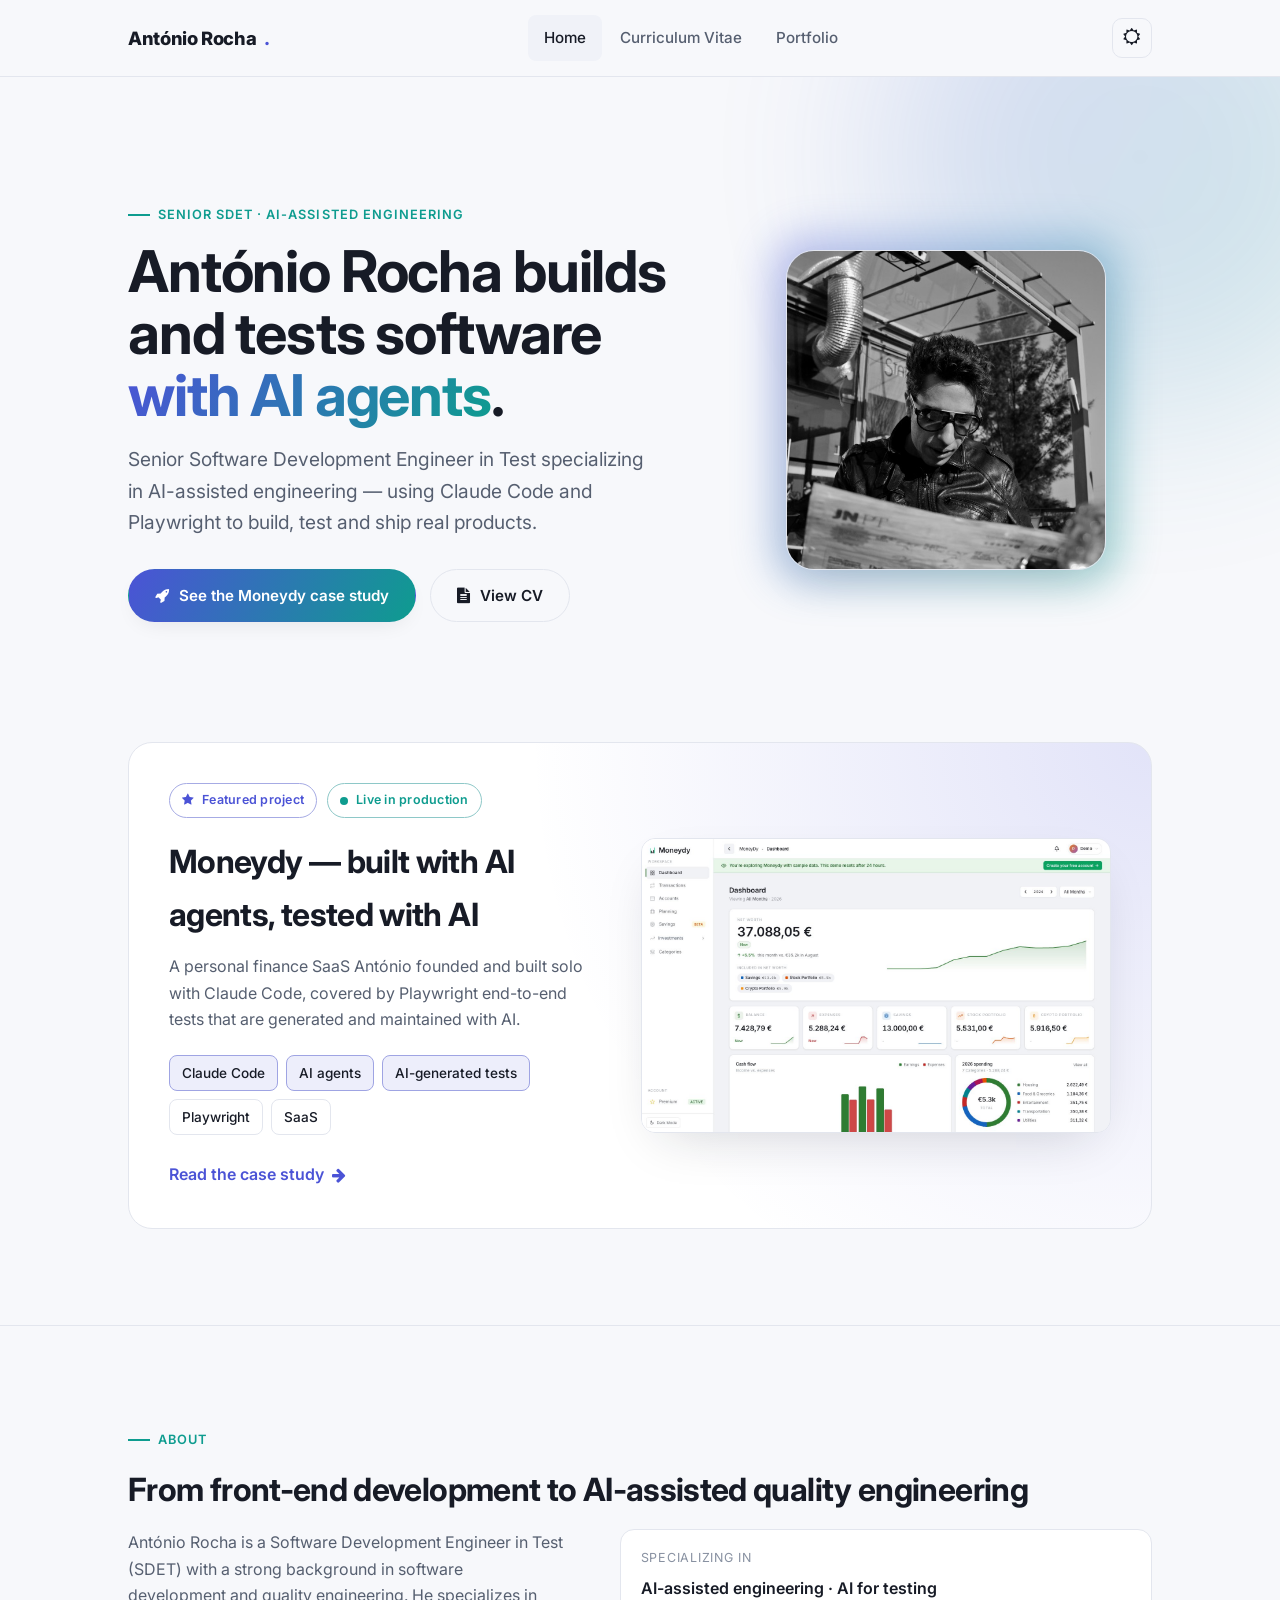
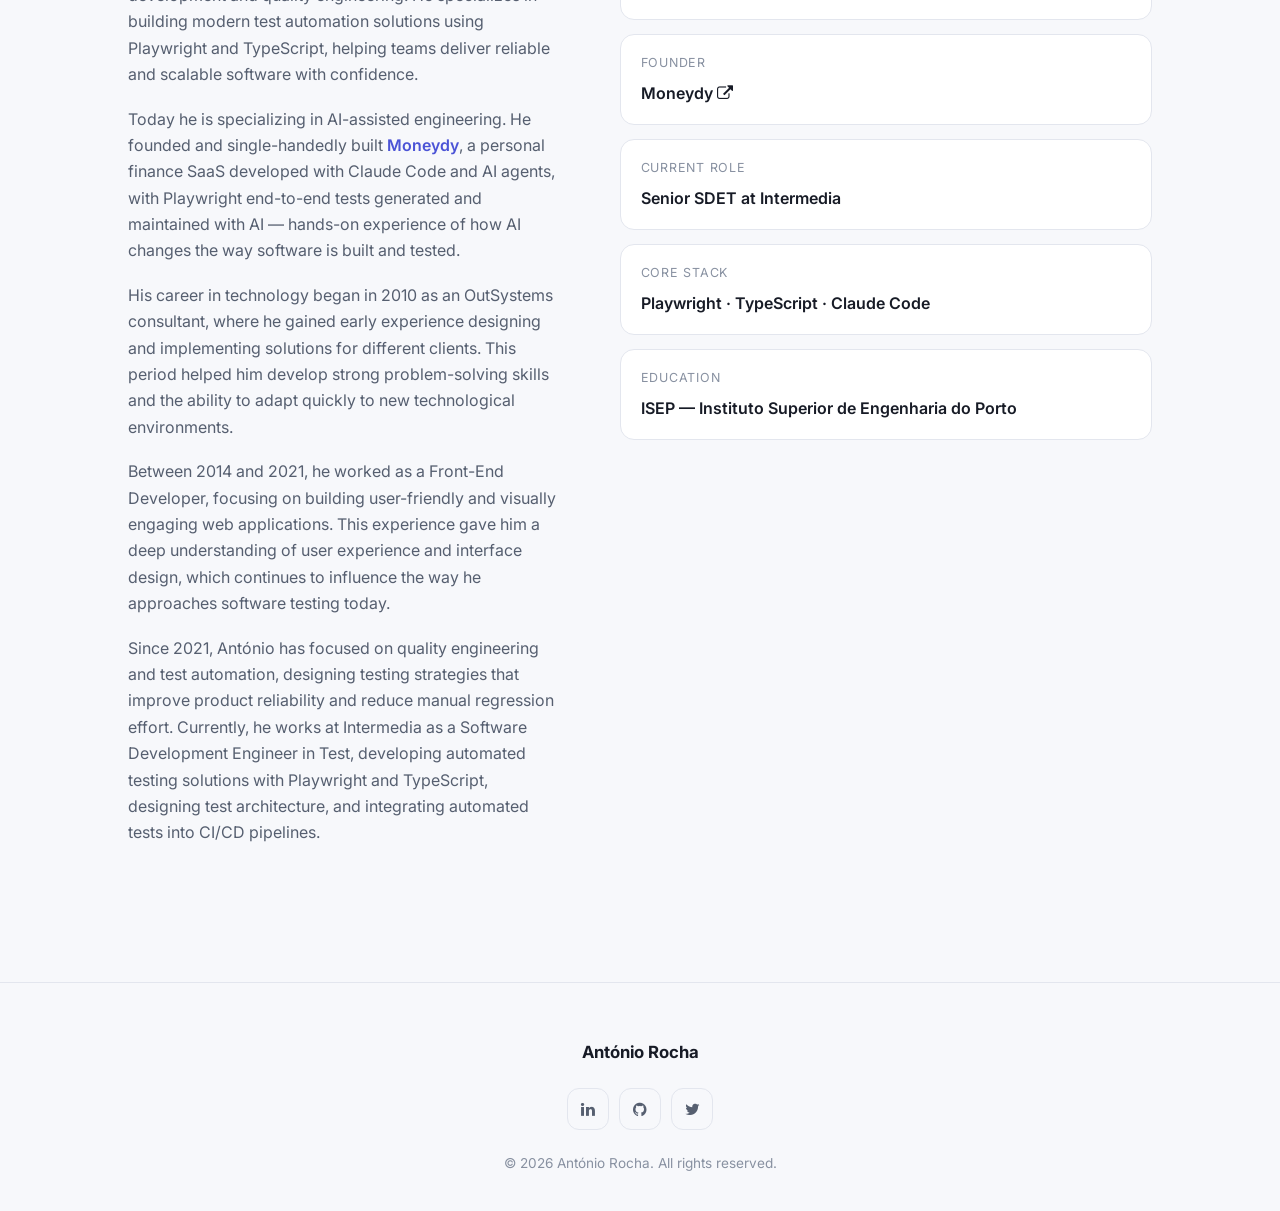
==== commit d5221fd3: "New Website: Improve Skills" ====
--- a/index.html
+++ b/index.html
@@ -4,7 +4,7 @@
 	<title>António Rocha — Senior SDET · AI-assisted engineering</title>
 	<meta charset="utf-8" />
 	<meta name="viewport" content="width=device-width, initial-scale=1" />
-	<meta name="description" content="António Rocha is a Senior Software Developer Engineer in Test specializing in AI-assisted engineering — building and testing software with Claude Code, AI agents and Playwright. Founder of Moneydy." />
+	<meta name="description" content="António Rocha is a Senior Software Development Engineer in Test specializing in AI-assisted engineering — building and testing software with Claude Code, AI agents and Playwright. Founder of Moneydy." />
 	<link rel="canonical" href="https://antoniorocha.pt/" />
 	<link rel="preconnect" href="https://fonts.googleapis.com" />
 	<link rel="preconnect" href="https://fonts.gstatic.com" crossorigin />
@@ -43,7 +43,7 @@
 			<div>
 				<p class="eyebrow">Senior SDET · AI-assisted engineering</p>
 				<h1 class="hero-name">António Rocha builds and tests software <span class="highlight">with AI agents</span>.</h1>
-				<p class="hero-role">Senior Software Developer Engineer in Test specializing in AI-assisted engineering — using Claude Code and Playwright to build, test and ship real products.</p>
+				<p class="hero-role">Senior Software Development Engineer in Test specializing in AI-assisted engineering — using Claude Code and Playwright to build, test and ship real products.</p>
 				<div class="hero-actions">
 					<a href="portfolio.html#moneydy" class="btn btn-primary"><i class="fa fa-rocket" aria-hidden="true"></i> See the Moneydy case study</a>
 					<a href="cv.html" class="btn btn-ghost"><i class="fa fa-file-text" aria-hidden="true"></i> View CV</a>
@@ -91,11 +91,11 @@
 
 			<div class="bio-grid">
 				<div class="bio-text reveal">
-					<p>António Rocha is a Software Developer Engineer in Test (SDET) with a strong background in software development and quality engineering. He specializes in building modern test automation solutions using Playwright and TypeScript, helping teams deliver reliable and scalable software with confidence.</p>
+					<p>António Rocha is a Software Development Engineer in Test (SDET) with a strong background in software development and quality engineering. He specializes in building modern test automation solutions using Playwright and TypeScript, helping teams deliver reliable and scalable software with confidence.</p>
 					<p>Today he is specializing in AI-assisted engineering. He founded and single-handedly built <a href="portfolio.html#moneydy" class="link-arrow">Moneydy</a>, a personal finance SaaS developed with Claude Code and AI agents, with Playwright end-to-end tests generated and maintained with AI — hands-on experience of how AI changes the way software is built and tested.</p>
 					<p>His career in technology began in 2010 as an OutSystems consultant, where he gained early experience designing and implementing solutions for different clients. This period helped him develop strong problem-solving skills and the ability to adapt quickly to new technological environments.</p>
 					<p>Between 2014 and 2021, he worked as a Front-End Developer, focusing on building user-friendly and visually engaging web applications. This experience gave him a deep understanding of user experience and interface design, which continues to influence the way he approaches software testing today.</p>
-					<p>Since 2021, António has focused on quality engineering and test automation, designing testing strategies that improve product reliability and reduce manual regression effort. Currently, he works at Intermedia as a Software Developer Engineer in Test, developing automated testing solutions with Playwright and TypeScript, designing test architecture, and integrating automated tests into CI/CD pipelines.</p>
+					<p>Since 2021, António has focused on quality engineering and test automation, designing testing strategies that improve product reliability and reduce manual regression effort. Currently, he works at Intermedia as a Software Development Engineer in Test, developing automated testing solutions with Playwright and TypeScript, designing test architecture, and integrating automated tests into CI/CD pipelines.</p>
 				</div>
 
 				<dl class="fact-list reveal">
--- a/assets/css/main.css
+++ b/assets/css/main.css
@@ -368,7 +368,7 @@
 #cv-body { padding-top: 40px; }
 .cv-grid { display: grid; grid-template-columns: 320px 1fr; gap: 56px; align-items: start; }
 
-.skills-panel { position: sticky; top: 100px; display: grid; gap: 32px; }
+.skills-panel { display: grid; gap: 32px; }
 .skills-group h3 {
 	font-size: 0.78rem;
 	text-transform: uppercase;
@@ -416,7 +416,6 @@
 
 @media (max-width: 900px) {
 	.cv-grid { grid-template-columns: 1fr; }
-	.skills-panel { position: static; }
 }
 
 .cv-actions { text-align: center; margin-top: 64px; }
